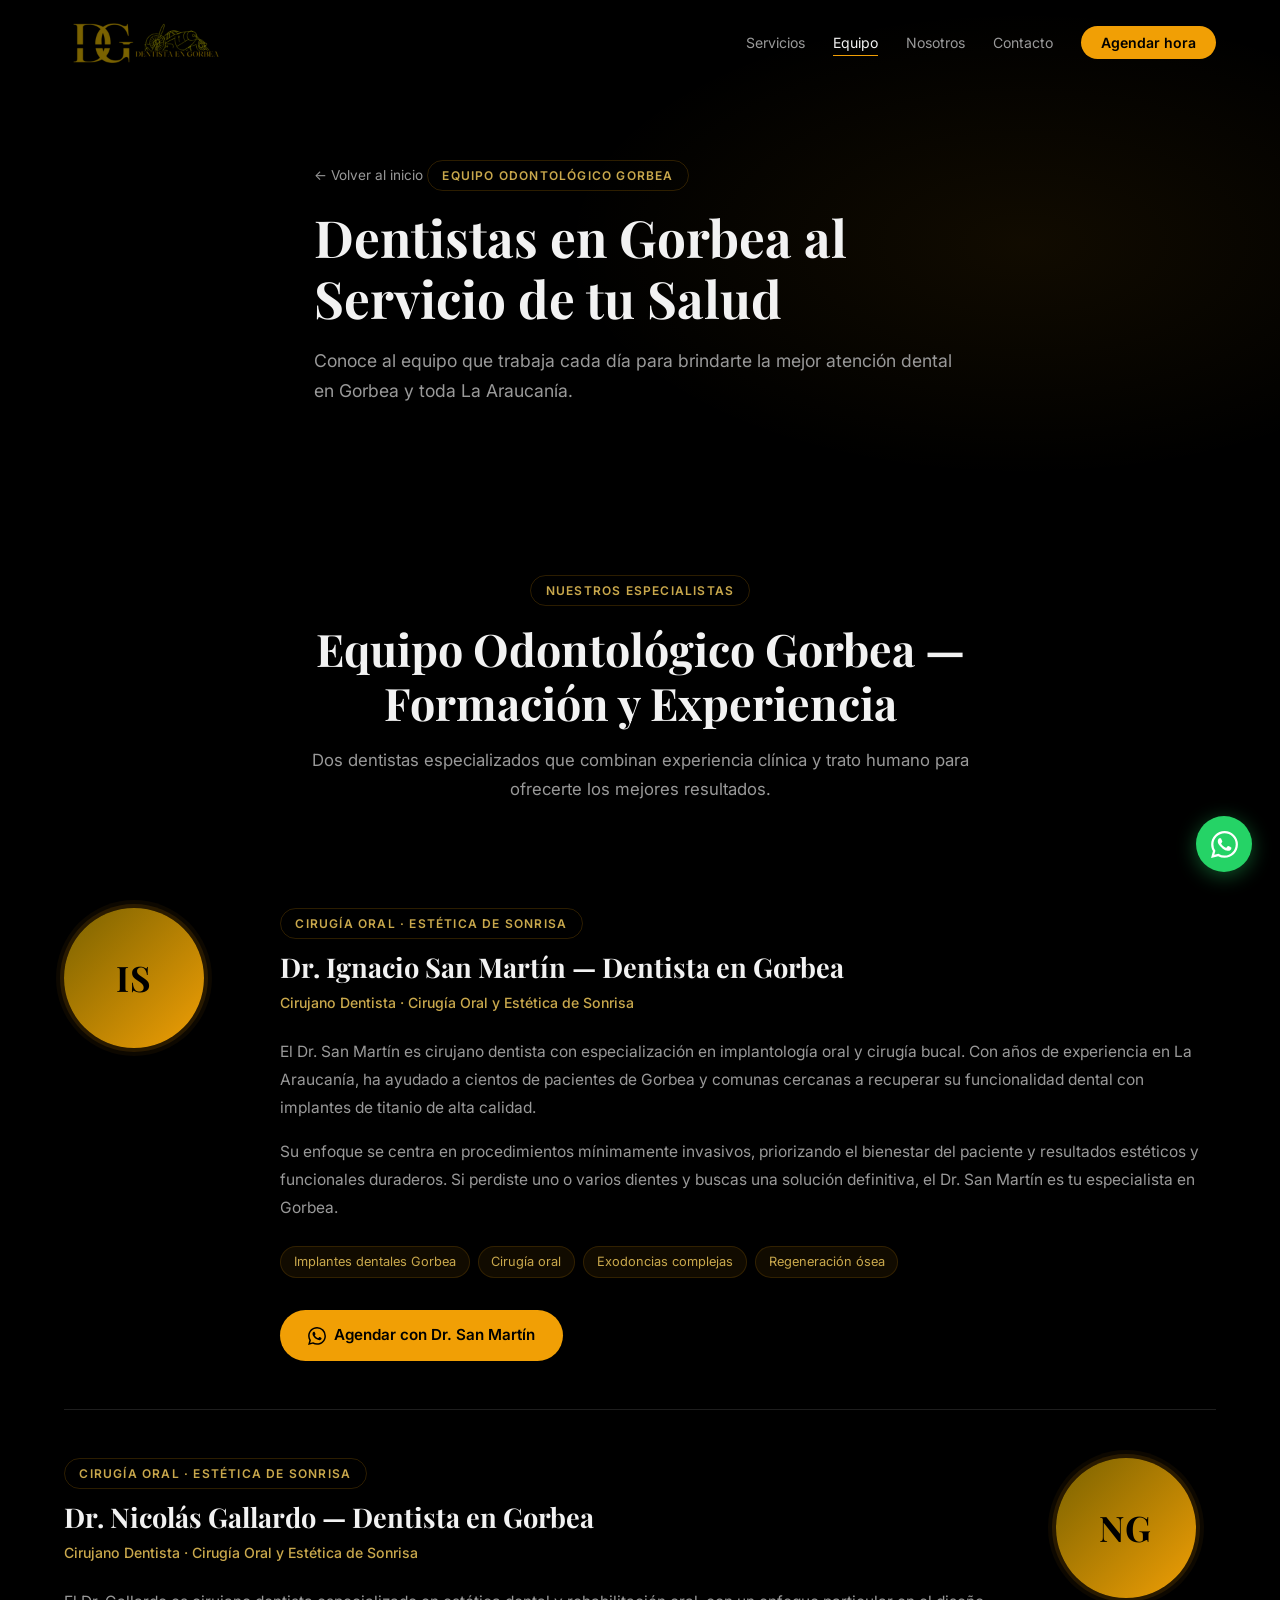
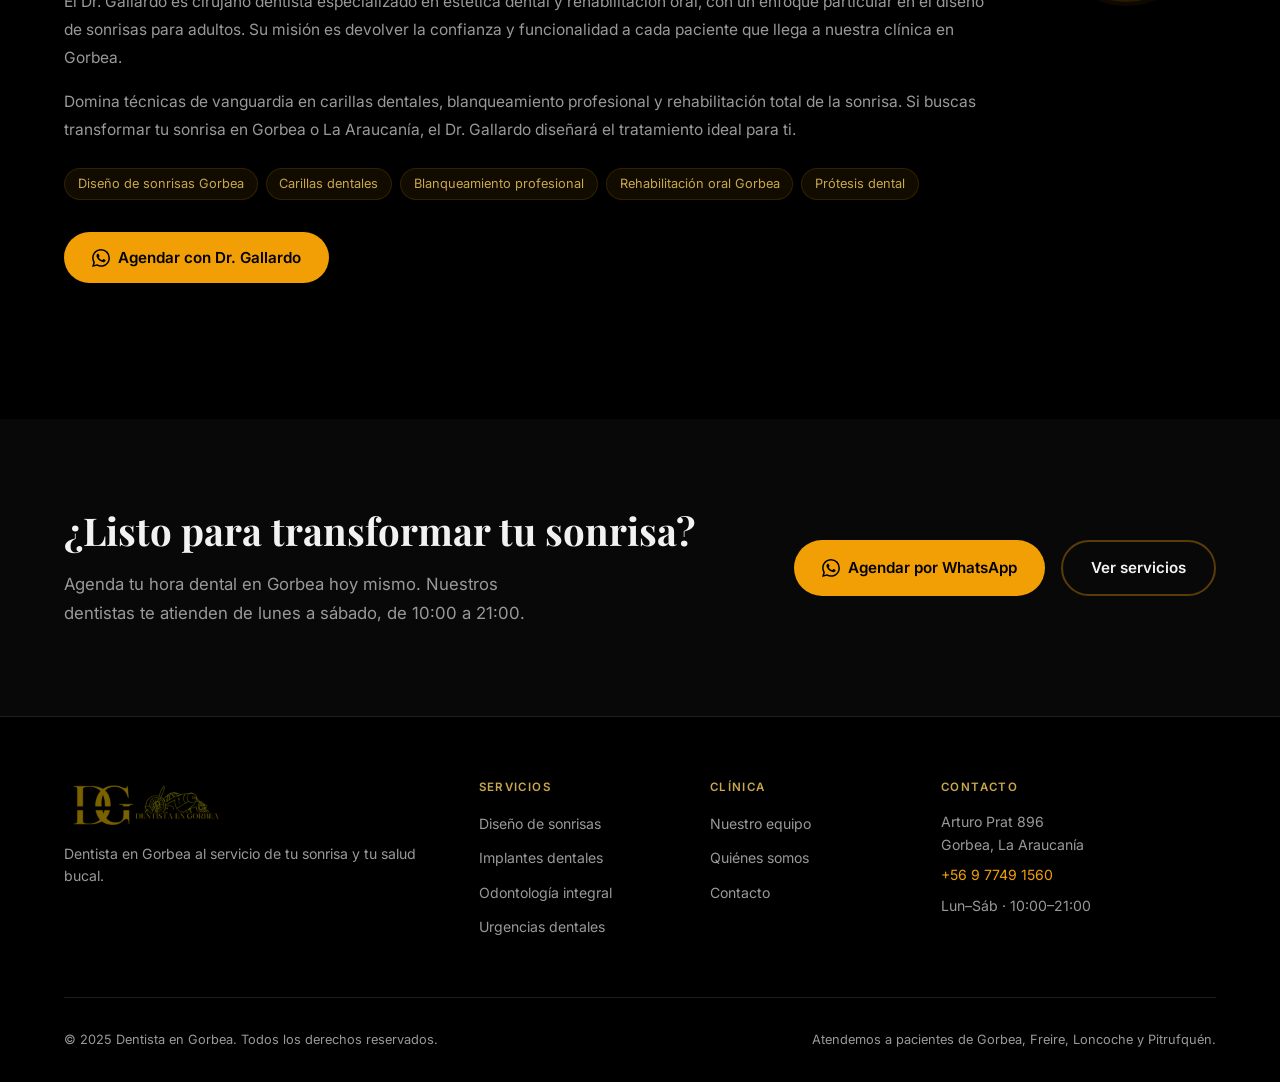
==== equipo.html @ 393e4d5b "Sitio web inicial — Dentista en Gorbea Landing page, página de equipo, estilos, logo e imágenes." ====
<!DOCTYPE html>
<html lang="es">
<head>
  <meta charset="UTF-8">
  <meta name="viewport" content="width=device-width, initial-scale=1.0">
  <title>Equipo Odontológico Gorbea | Dr. San Martín y Dr. Gallardo — Clínica Dental</title>
  <meta name="description" content="Conoce a los dentistas de Gorbea: Dr. Ignacio San Martín (implantología) y Dr. Nicolás Gallardo (diseño de sonrisas). Equipo odontológico certificado en La Araucanía.">
  <meta name="keywords" content="dentistas gorbea, equipo odontológico gorbea, Dr Ignacio San Martín, Dr Nicolás Gallardo, implantología gorbea, diseño sonrisas gorbea">
  <meta name="robots" content="index, follow">
  <link rel="canonical" href="https://dentistagorbea.cl/equipo.html">

  <!-- Open Graph -->
  <meta property="og:title" content="Equipo Odontológico Gorbea | Dr. San Martín y Dr. Gallardo">
  <meta property="og:description" content="Conoce a los dentistas de Gorbea: especialistas en implantología y diseño de sonrisas.">
  <meta property="og:type" content="website">
  <meta property="og:locale" content="es_CL">

  <link rel="preconnect" href="https://fonts.googleapis.com">
  <link rel="preconnect" href="https://fonts.gstatic.com" crossorigin>
  <link href="https://fonts.googleapis.com/css2?family=Playfair+Display:wght@400;600;700&family=Inter:wght@300;400;500;600&display=swap" rel="stylesheet">

  <link rel="stylesheet" href="css/styles.css">
</head>
<body>

  <!-- ═══════════════════════════ HEADER ═══════════════════════════ -->
  <header class="header" id="header">
    <nav class="nav container">
      <a href="index.html" class="nav__logo" aria-label="Dentista en Gorbea — Inicio">
        <img src="img/logo.png" alt="Dentista en Gorbea" class="nav__logo-img">
      </a>

      <ul class="nav__menu" id="navMenu" role="navigation" aria-label="Menú principal">
        <li><a href="index.html#servicios" class="nav__link">Servicios</a></li>
        <li><a href="equipo.html" class="nav__link nav__link--active">Equipo</a></li>
        <li><a href="index.html#nosotros" class="nav__link">Nosotros</a></li>
        <li><a href="index.html#contacto" class="nav__link">Contacto</a></li>
        <li>
          <a href="https://wa.me/56977491560?text=Hola,%20quiero%20agendar%20una%20hora%20dental%20en%20Gorbea" class="nav__cta" target="_blank" rel="noopener noreferrer">
            Agendar hora
          </a>
        </li>
      </ul>

      <button class="nav__toggle" id="navToggle" aria-label="Abrir menú" aria-expanded="false" aria-controls="navMenu">
        <span></span><span></span><span></span>
      </button>
    </nav>
  </header>

  <!-- ═══════════════════════════ PAGE HERO ═══════════════════════════ -->
  <section class="page-hero" aria-label="Equipo">
    <div class="page-hero__bg" aria-hidden="true"></div>
    <div class="container page-hero__content">
      <a href="index.html" class="breadcrumb">← Volver al inicio</a>
      <span class="tag">Equipo odontológico Gorbea</span>
      <h1 class="page-hero__title">Dentistas en Gorbea al Servicio de tu Salud</h1>
      <p class="page-hero__desc">
        Conoce al equipo que trabaja cada día para brindarte la mejor atención dental en Gorbea y toda La Araucanía.
      </p>
    </div>
  </section>

  <!-- ═══════════════════════════ EQUIPO ═══════════════════════════ -->
  <section class="section" id="equipo">
    <div class="container">
      <div class="section__header">
        <span class="tag">Nuestros especialistas</span>
        <h2 class="section__title">Equipo Odontológico Gorbea — Formación y Experiencia</h2>
        <p class="section__desc">Dos dentistas especializados que combinan experiencia clínica y trato humano para ofrecerte los mejores resultados.</p>
      </div>

      <!-- Dr. Ignacio San Martín -->
      <article class="profile reveal" id="dr-san-martin">
        <div class="profile__avatar" aria-hidden="true">IS</div>
        <div class="profile__content">
          <span class="tag">Cirugía Oral · Estética de Sonrisa</span>
          <h3 class="profile__name">Dr. Ignacio San Martín — Dentista en Gorbea</h3>
          <p class="profile__specialty">Cirujano Dentista · Cirugía Oral y Estética de Sonrisa</p>
          <p class="profile__bio">
            El Dr. San Martín es cirujano dentista con especialización en implantología oral y cirugía bucal. Con años de experiencia en La Araucanía, ha ayudado a cientos de pacientes de Gorbea y comunas cercanas a recuperar su funcionalidad dental con implantes de titanio de alta calidad.
          </p>
          <p class="profile__bio">
            Su enfoque se centra en procedimientos mínimamente invasivos, priorizando el bienestar del paciente y resultados estéticos y funcionales duraderos. Si perdiste uno o varios dientes y buscas una solución definitiva, el Dr. San Martín es tu especialista en Gorbea.
          </p>
          <ul class="profile__tags">
            <li>Implantes dentales Gorbea</li>
            <li>Cirugía oral</li>
            <li>Exodoncias complejas</li>
            <li>Regeneración ósea</li>
          </ul>
          <a href="https://wa.me/56977491560?text=Hola,%20quiero%20agendar%20con%20el%20Dr.%20San%20Martín" class="btn btn--primary" target="_blank" rel="noopener noreferrer">
            <svg viewBox="0 0 24 24" aria-hidden="true"><path d="M17.472 14.382c-.297-.149-1.758-.867-2.03-.967-.273-.099-.471-.148-.67.15-.197.297-.767.966-.94 1.164-.173.199-.347.223-.644.075-.297-.15-1.255-.463-2.39-1.475-.883-.788-1.48-1.761-1.653-2.059-.173-.297-.018-.458.13-.606.134-.133.298-.347.446-.52.149-.174.198-.298.298-.497.099-.198.05-.371-.025-.52-.075-.149-.669-1.612-.916-2.207-.242-.579-.487-.5-.669-.51-.173-.008-.371-.01-.57-.01-.198 0-.52.074-.792.372-.272.297-1.04 1.016-1.04 2.479 0 1.462 1.065 2.875 1.213 3.074.149.198 2.096 3.2 5.077 4.487.709.306 1.262.489 1.694.625.712.227 1.36.195 1.871.118.571-.085 1.758-.719 2.006-1.413.248-.694.248-1.289.173-1.413-.074-.124-.272-.198-.57-.347m-5.421 7.403h-.004a9.87 9.87 0 01-5.031-1.378l-.361-.214-3.741.982.998-3.648-.235-.374a9.86 9.86 0 01-1.51-5.26c.001-5.45 4.436-9.884 9.888-9.884 2.64 0 5.122 1.03 6.988 2.898a9.825 9.825 0 012.893 6.994c-.003 5.45-4.437 9.884-9.885 9.884m8.413-18.297A11.815 11.815 0 0012.05 0C5.495 0 .16 5.335.157 11.892c0 2.096.547 4.142 1.588 5.945L.057 24l6.305-1.654a11.882 11.882 0 005.683 1.448h.005c6.554 0 11.89-5.335 11.893-11.893a11.821 11.821 0 00-3.48-8.413z"/></svg>
            Agendar con Dr. San Martín
          </a>
        </div>
      </article>

      <div class="profile-divider" aria-hidden="true"></div>

      <!-- Dr. Nicolás Gallardo -->
      <article class="profile profile--reverse reveal" id="dr-gallardo">
        <div class="profile__avatar" aria-hidden="true">NG</div>
        <div class="profile__content">
          <span class="tag">Cirugía Oral · Estética de Sonrisa</span>
          <h3 class="profile__name">Dr. Nicolás Gallardo — Dentista en Gorbea</h3>
          <p class="profile__specialty">Cirujano Dentista · Cirugía Oral y Estética de Sonrisa</p>
          <p class="profile__bio">
            El Dr. Gallardo es cirujano dentista especializado en estética dental y rehabilitación oral, con un enfoque particular en el diseño de sonrisas para adultos. Su misión es devolver la confianza y funcionalidad a cada paciente que llega a nuestra clínica en Gorbea.
          </p>
          <p class="profile__bio">
            Domina técnicas de vanguardia en carillas dentales, blanqueamiento profesional y rehabilitación total de la sonrisa. Si buscas transformar tu sonrisa en Gorbea o La Araucanía, el Dr. Gallardo diseñará el tratamiento ideal para ti.
          </p>
          <ul class="profile__tags">
            <li>Diseño de sonrisas Gorbea</li>
            <li>Carillas dentales</li>
            <li>Blanqueamiento profesional</li>
            <li>Rehabilitación oral Gorbea</li>
            <li>Prótesis dental</li>
          </ul>
          <a href="https://wa.me/56977491560?text=Hola,%20quiero%20agendar%20con%20el%20Dr.%20Gallardo" class="btn btn--primary" target="_blank" rel="noopener noreferrer">
            <svg viewBox="0 0 24 24" aria-hidden="true"><path d="M17.472 14.382c-.297-.149-1.758-.867-2.03-.967-.273-.099-.471-.148-.67.15-.197.297-.767.966-.94 1.164-.173.199-.347.223-.644.075-.297-.15-1.255-.463-2.39-1.475-.883-.788-1.48-1.761-1.653-2.059-.173-.297-.018-.458.13-.606.134-.133.298-.347.446-.52.149-.174.198-.298.298-.497.099-.198.05-.371-.025-.52-.075-.149-.669-1.612-.916-2.207-.242-.579-.487-.5-.669-.51-.173-.008-.371-.01-.57-.01-.198 0-.52.074-.792.372-.272.297-1.04 1.016-1.04 2.479 0 1.462 1.065 2.875 1.213 3.074.149.198 2.096 3.2 5.077 4.487.709.306 1.262.489 1.694.625.712.227 1.36.195 1.871.118.571-.085 1.758-.719 2.006-1.413.248-.694.248-1.289.173-1.413-.074-.124-.272-.198-.57-.347m-5.421 7.403h-.004a9.87 9.87 0 01-5.031-1.378l-.361-.214-3.741.982.998-3.648-.235-.374a9.86 9.86 0 01-1.51-5.26c.001-5.45 4.436-9.884 9.888-9.884 2.64 0 5.122 1.03 6.988 2.898a9.825 9.825 0 012.893 6.994c-.003 5.45-4.437 9.884-9.885 9.884m8.413-18.297A11.815 11.815 0 0012.05 0C5.495 0 .16 5.335.157 11.892c0 2.096.547 4.142 1.588 5.945L.057 24l6.305-1.654a11.882 11.882 0 005.683 1.448h.005c6.554 0 11.89-5.335 11.893-11.893a11.821 11.821 0 00-3.48-8.413z"/></svg>
            Agendar con Dr. Gallardo
          </a>
        </div>
      </article>
    </div>
  </section>

  <!-- ═══════════════════════════ CTA FINAL ═══════════════════════════ -->
  <section class="section section--alt cta-section">
    <div class="container cta-section__inner">
      <div>
        <h2 class="section__title" style="text-align:left;">¿Listo para transformar tu sonrisa?</h2>
        <p class="section__desc" style="text-align:left; max-width:500px;">Agenda tu hora dental en Gorbea hoy mismo. Nuestros dentistas te atienden de lunes a sábado, de 10:00 a 21:00.</p>
      </div>
      <div class="cta-section__actions">
        <a href="https://wa.me/56977491560?text=Hola,%20quiero%20agendar%20una%20hora%20dental%20en%20Gorbea" class="btn btn--primary" target="_blank" rel="noopener noreferrer">
          <svg viewBox="0 0 24 24" aria-hidden="true"><path d="M17.472 14.382c-.297-.149-1.758-.867-2.03-.967-.273-.099-.471-.148-.67.15-.197.297-.767.966-.94 1.164-.173.199-.347.223-.644.075-.297-.15-1.255-.463-2.39-1.475-.883-.788-1.48-1.761-1.653-2.059-.173-.297-.018-.458.13-.606.134-.133.298-.347.446-.52.149-.174.198-.298.298-.497.099-.198.05-.371-.025-.52-.075-.149-.669-1.612-.916-2.207-.242-.579-.487-.5-.669-.51-.173-.008-.371-.01-.57-.01-.198 0-.52.074-.792.372-.272.297-1.04 1.016-1.04 2.479 0 1.462 1.065 2.875 1.213 3.074.149.198 2.096 3.2 5.077 4.487.709.306 1.262.489 1.694.625.712.227 1.36.195 1.871.118.571-.085 1.758-.719 2.006-1.413.248-.694.248-1.289.173-1.413-.074-.124-.272-.198-.57-.347m-5.421 7.403h-.004a9.87 9.87 0 01-5.031-1.378l-.361-.214-3.741.982.998-3.648-.235-.374a9.86 9.86 0 01-1.51-5.26c.001-5.45 4.436-9.884 9.888-9.884 2.64 0 5.122 1.03 6.988 2.898a9.825 9.825 0 012.893 6.994c-.003 5.45-4.437 9.884-9.885 9.884m8.413-18.297A11.815 11.815 0 0012.05 0C5.495 0 .16 5.335.157 11.892c0 2.096.547 4.142 1.588 5.945L.057 24l6.305-1.654a11.882 11.882 0 005.683 1.448h.005c6.554 0 11.89-5.335 11.893-11.893a11.821 11.821 0 00-3.48-8.413z"/></svg>
          Agendar por WhatsApp
        </a>
        <a href="index.html#servicios" class="btn btn--outline">Ver servicios</a>
      </div>
    </div>
  </section>

  <!-- ═══════════════════════════ FOOTER ═══════════════════════════ -->
  <footer class="footer">
    <div class="container">
      <div class="footer__grid">
        <div class="footer__brand">
          <a href="index.html" class="nav__logo" aria-label="Dentista en Gorbea — Inicio">
            <img src="img/logo.png" alt="Dentista en Gorbea" class="nav__logo-img">
          </a>
          <p class="footer__tagline">Dentista en Gorbea al servicio de tu sonrisa y tu salud bucal.</p>
        </div>

        <div class="footer__col">
          <h4 class="footer__heading">Servicios</h4>
          <ul class="footer__links">
            <li><a href="index.html#servicios">Diseño de sonrisas</a></li>
            <li><a href="index.html#servicios">Implantes dentales</a></li>
            <li><a href="index.html#servicios">Odontología integral</a></li>
            <li><a href="index.html#servicios">Urgencias dentales</a></li>
          </ul>
        </div>

        <div class="footer__col">
          <h4 class="footer__heading">Clínica</h4>
          <ul class="footer__links">
            <li><a href="equipo.html">Nuestro equipo</a></li>
            <li><a href="index.html#nosotros">Quiénes somos</a></li>
            <li><a href="index.html#contacto">Contacto</a></li>
          </ul>
        </div>

        <div class="footer__col">
          <h4 class="footer__heading">Contacto</h4>
          <address class="footer__address">
            <p>Arturo Prat 896<br>Gorbea, La Araucanía</p>
            <p><a href="https://wa.me/56977491560" target="_blank" rel="noopener noreferrer">+56 9 7749 1560</a></p>
            <p>Lun–Sáb · 10:00–21:00</p>
          </address>
        </div>
      </div>

      <div class="footer__bottom">
        <p>&copy; 2025 Dentista en Gorbea. Todos los derechos reservados.</p>
        <p>Atendemos a pacientes de Gorbea, Freire, Loncoche y Pitrufquén.</p>
      </div>
    </div>
  </footer>

  <!-- Botón flotante WhatsApp -->
  <a href="https://wa.me/56977491560?text=Hola,%20quiero%20agendar%20una%20hora%20dental" class="wa-float" target="_blank" rel="noopener noreferrer" aria-label="Contactar por WhatsApp">
    <svg viewBox="0 0 24 24" aria-hidden="true"><path d="M17.472 14.382c-.297-.149-1.758-.867-2.03-.967-.273-.099-.471-.148-.67.15-.197.297-.767.966-.94 1.164-.173.199-.347.223-.644.075-.297-.15-1.255-.463-2.39-1.475-.883-.788-1.48-1.761-1.653-2.059-.173-.297-.018-.458.13-.606.134-.133.298-.347.446-.52.149-.174.198-.298.298-.497.099-.198.05-.371-.025-.52-.075-.149-.669-1.612-.916-2.207-.242-.579-.487-.5-.669-.51-.173-.008-.371-.01-.57-.01-.198 0-.52.074-.792.372-.272.297-1.04 1.016-1.04 2.479 0 1.462 1.065 2.875 1.213 3.074.149.198 2.096 3.2 5.077 4.487.709.306 1.262.489 1.694.625.712.227 1.36.195 1.871.118.571-.085 1.758-.719 2.006-1.413.248-.694.248-1.289.173-1.413-.074-.124-.272-.198-.57-.347m-5.421 7.403h-.004a9.87 9.87 0 01-5.031-1.378l-.361-.214-3.741.982.998-3.648-.235-.374a9.86 9.86 0 01-1.51-5.26c.001-5.45 4.436-9.884 9.888-9.884 2.64 0 5.122 1.03 6.988 2.898a9.825 9.825 0 012.893 6.994c-.003 5.45-4.437 9.884-9.885 9.884m8.413-18.297A11.815 11.815 0 0012.05 0C5.495 0 .16 5.335.157 11.892c0 2.096.547 4.142 1.588 5.945L.057 24l6.305-1.654a11.882 11.882 0 005.683 1.448h.005c6.554 0 11.89-5.335 11.893-11.893a11.821 11.821 0 00-3.48-8.413z"/></svg>
  </a>

  <script src="js/main.js"></script>
</body>
</html>
---- css/styles.css ----
/* ═══════════════════════════════════════════════════════════
   CLÍNICA DENTAL GORBEA — Styles
   Palette: Black (#000) · Gold (#f19f05) · Mid-gold (#c9a84c) · Logo-gold (#7a6200)
   ═══════════════════════════════════════════════════════════ */

/* ─── Variables ─── */
:root {
  --bg:           #000000;
  --bg-section:   #080808;
  --bg-card:      #111111;
  --bg-card-h:    #161616;
  --accent:       #f19f05;
  --accent-logo:  #7a6200;
  --accent-mid:   #c9a84c;
  --text:         #f2f2f2;
  --text-muted:   #999999;
  --border:       rgba(241, 159, 5, 0.18);
  --border-solid: #1e1e1e;
  --radius:       12px;
  --radius-lg:    22px;
  --shadow:       0 4px 24px rgba(241, 159, 5, 0.08);
  --shadow-h:     0 8px 48px rgba(241, 159, 5, 0.18);
  --font-d:       'Playfair Display', Georgia, serif;
  --font-b:       'Inter', system-ui, -apple-system, sans-serif;
  --ease:         0.3s ease;
  --max-w:        1200px;
}

/* ─── Reset ─── */
*, *::before, *::after { box-sizing: border-box; margin: 0; padding: 0; }
html { scroll-behavior: smooth; scroll-padding-top: 80px; }
body { background: var(--bg); color: var(--text); font-family: var(--font-b); line-height: 1.6; -webkit-font-smoothing: antialiased; }
img { max-width: 100%; display: block; }
a { text-decoration: none; color: inherit; }
ul, ol { list-style: none; }
address { font-style: normal; }

/* ─── Container ─── */
.container { max-width: var(--max-w); margin: 0 auto; padding: 0 1.5rem; }

/* ─── Typography ─── */
h1, h2, h3, h4 { font-family: var(--font-d); line-height: 1.2; font-weight: 700; }
h1 { font-size: clamp(2.2rem, 5vw, 3.8rem); }
h2 { font-size: clamp(1.8rem, 3.5vw, 2.8rem); }
h3 { font-size: clamp(1.1rem, 2vw, 1.4rem); }

/* ─── Tag chip ─── */
.tag {
  display: inline-block;
  padding: 0.3rem 0.9rem;
  border: 1px solid var(--border);
  border-radius: 50px;
  font-size: 0.75rem;
  font-weight: 600;
  letter-spacing: 0.1em;
  text-transform: uppercase;
  color: var(--accent-mid);
  margin-bottom: 1rem;
}

/* ─── Buttons ─── */
.btn {
  display: inline-flex;
  align-items: center;
  justify-content: center;
  gap: 0.5rem;
  padding: 0.85rem 1.75rem;
  border-radius: 50px;
  font-family: var(--font-b);
  font-weight: 600;
  font-size: 0.95rem;
  cursor: pointer;
  border: none;
  transition: var(--ease);
  white-space: nowrap;
}
.btn svg { width: 18px; height: 18px; fill: currentColor; flex-shrink: 0; }
.btn--primary  { background: var(--accent); color: #000; }
.btn--primary:hover  { background: #d48f04; transform: translateY(-2px); box-shadow: 0 8px 28px rgba(241,159,5,0.3); }
.btn--outline  { background: transparent; color: var(--text); border: 2px solid rgba(241,159,5,0.35); }
.btn--outline:hover  { border-color: var(--accent); color: var(--accent); transform: translateY(-2px); }
.btn--full { width: 100%; }

/* ════════════════════════════════════
   HEADER
════════════════════════════════════ */
.header {
  position: fixed; top: 0; left: 0; right: 0;
  z-index: 100;
  padding: 1.2rem 0;
  transition: background var(--ease), padding var(--ease), border var(--ease);
}
.header.scrolled {
  background: rgba(0, 0, 0, 0.94);
  backdrop-filter: blur(14px);
  -webkit-backdrop-filter: blur(14px);
  padding: 0.7rem 0;
  border-bottom: 1px solid var(--border-solid);
}
.nav {
  display: flex;
  align-items: center;
  justify-content: space-between;
  gap: 2rem;
}
.nav__logo {
  display: flex;
  align-items: center;
  gap: 0.55rem;
  flex-shrink: 0;
}
.nav__logo-img {
  height: 48px;
  width: auto;
  max-width: 200px;
  object-fit: contain;
  display: block;
  transition: height var(--ease);
}
.header.scrolled .nav__logo-img { height: 38px; }
.nav__menu {
  display: flex;
  align-items: center;
  gap: 1.75rem;
}
.nav__link {
  font-size: 0.88rem;
  color: var(--text-muted);
  transition: color var(--ease);
  position: relative;
  padding-bottom: 2px;
}
.nav__link::after {
  content: '';
  position: absolute; bottom: -3px; left: 0;
  width: 0; height: 1.5px;
  background: var(--accent);
  transition: width var(--ease);
}
.nav__link:hover, .nav__link--active { color: var(--text); }
.nav__link:hover::after, .nav__link--active::after { width: 100%; }
.nav__cta {
  padding: 0.5rem 1.25rem;
  border-radius: 50px;
  background: var(--accent);
  color: #000;
  font-size: 0.88rem;
  font-weight: 600;
  transition: var(--ease);
}
.nav__cta:hover { background: #d48f04; transform: translateY(-1px); }
.nav__toggle {
  display: none;
  flex-direction: column;
  gap: 5px;
  background: none; border: none;
  cursor: pointer; padding: 4px; z-index: 101;
}
.nav__toggle span {
  display: block;
  width: 24px; height: 2px;
  background: var(--text);
  transition: var(--ease);
  transform-origin: center;
}
.nav__toggle.is-active span:nth-child(1) { transform: translateY(7px) rotate(45deg); }
.nav__toggle.is-active span:nth-child(2) { opacity: 0; transform: scaleX(0); }
.nav__toggle.is-active span:nth-child(3) { transform: translateY(-7px) rotate(-45deg); }

/* ════════════════════════════════════
   HERO
════════════════════════════════════ */
.hero {
  min-height: 100vh;
  display: flex;
  align-items: center;
  position: relative;
  overflow: hidden;
  padding: 7rem 0 5rem;
  background-image:
    linear-gradient(to right, rgba(0,0,0,0.88) 0%, rgba(0,0,0,0.65) 55%, rgba(0,0,0,0.45) 100%),
    url('../img/clinica-exterior.png');
  background-size: cover;
  background-position: center;
}
.hero__bg {
  position: absolute; inset: 0;
  background:
    radial-gradient(ellipse 60% 60% at 85% 30%, rgba(241,159,5,0.07) 0%, transparent 60%);
  pointer-events: none;
}
.hero__deco {
  position: absolute;
  top: 15%;
  right: -8%;
  width: 55vw; max-width: 700px;
  aspect-ratio: 1;
  border-radius: 50%;
  border: 1px solid rgba(241,159,5,0.07);
  pointer-events: none;
}
.hero__deco::before {
  content: '';
  position: absolute; inset: 12%;
  border-radius: 50%;
  border: 1px solid rgba(241,159,5,0.05);
}
.hero__content {
  position: relative; z-index: 1;
  max-width: 780px;
}
.hero__title {
  color: var(--text);
  margin-bottom: 1.4rem;
}
.hero__title em {
  font-style: normal;
  color: var(--accent);
}
.hero__subtitle {
  font-size: clamp(1rem, 1.8vw, 1.18rem);
  color: var(--text-muted);
  max-width: 600px;
  line-height: 1.75;
  margin-bottom: 2.5rem;
}
.hero__actions {
  display: flex;
  flex-wrap: wrap;
  gap: 1rem;
  margin-bottom: 3rem;
}
.hero__stats {
  display: flex;
  flex-wrap: wrap;
  gap: 2.5rem;
  padding-top: 2rem;
  border-top: 1px solid var(--border-solid);
}
.hero__stat strong {
  display: block;
  font-size: 1.2rem;
  font-family: var(--font-d);
  color: var(--accent);
  margin-bottom: 0.15rem;
}
.hero__stat span {
  font-size: 0.78rem;
  color: var(--text-muted);
  text-transform: uppercase;
  letter-spacing: 0.06em;
}
.hero__scroll {
  position: absolute;
  bottom: 2rem; left: 50%;
  transform: translateX(-50%);
  display: flex;
  flex-direction: column;
  align-items: center;
  gap: 0.5rem;
  color: var(--text-muted);
  font-size: 0.7rem;
  letter-spacing: 0.12em;
  text-transform: uppercase;
  animation: pulse-down 2s ease-in-out infinite;
}
.hero__scroll-line {
  width: 1px; height: 36px;
  background: linear-gradient(to bottom, var(--accent-mid), transparent);
}
@keyframes pulse-down {
  0%, 100% { transform: translateX(-50%) translateY(0); opacity: 0.7; }
  50% { transform: translateX(-50%) translateY(7px); opacity: 1; }
}

/* ════════════════════════════════════
   PAGE HERO (equipo.html)
════════════════════════════════════ */
.page-hero {
  padding: 10rem 0 5rem;
  position: relative;
  overflow: hidden;
}
.page-hero__bg {
  position: absolute; inset: 0;
  background: radial-gradient(ellipse 60% 80% at 80% 50%, rgba(241,159,5,0.07) 0%, transparent 60%);
  pointer-events: none;
}
.page-hero__content { position: relative; z-index: 1; max-width: 700px; }
.breadcrumb {
  display: inline-block;
  font-size: 0.85rem;
  color: var(--text-muted);
  margin-bottom: 1.25rem;
  transition: color var(--ease);
}
.breadcrumb:hover { color: var(--accent-mid); }
.page-hero__title {
  font-size: clamp(2rem, 4.5vw, 3.2rem);
  color: var(--text);
  margin-bottom: 1rem;
}
.page-hero__desc {
  font-size: 1.1rem;
  color: var(--text-muted);
  line-height: 1.75;
}

/* ════════════════════════════════════
   SECTIONS
════════════════════════════════════ */
.section { padding: 5.5rem 0; }
.section--alt { background: var(--bg-section); }
.section__header {
  text-align: center;
  max-width: 680px;
  margin: 0 auto 3.5rem;
}
.section__header .tag { margin-bottom: 1rem; }
.section__title { color: var(--text); margin-bottom: 1rem; }
.section__desc { color: var(--text-muted); font-size: 1.05rem; line-height: 1.75; }

/* ════════════════════════════════════
   SERVICES GRID
════════════════════════════════════ */
.services-grid {
  display: grid;
  grid-template-columns: repeat(3, 1fr);
  gap: 1.5rem;
  margin-bottom: 2rem;
}
.service-card {
  background: var(--bg-card);
  border: 1px solid var(--border-solid);
  border-radius: var(--radius-lg);
  padding: 2rem;
  position: relative;
  transition: transform var(--ease), box-shadow var(--ease), border-color var(--ease);
  overflow: hidden;
}
.service-card::after {
  content: '';
  position: absolute; top: 0; left: 0; right: 0;
  height: 2px;
  background: linear-gradient(90deg, var(--accent-logo), var(--accent));
  opacity: 0;
  transition: opacity var(--ease);
}
.service-card:hover {
  transform: translateY(-5px);
  box-shadow: var(--shadow-h);
  border-color: rgba(241,159,5,0.15);
}
.service-card:hover::after { opacity: 1; }
.service-card--featured {
  border-color: rgba(241,159,5,0.2);
}
.service-card--featured::after { opacity: 1; }
.service-card__badge {
  position: absolute; top: 1.25rem; right: 1.25rem;
  padding: 0.22rem 0.65rem;
  background: rgba(241,159,5,0.12);
  border: 1px solid rgba(241,159,5,0.25);
  border-radius: 50px;
  font-size: 0.7rem; font-weight: 600;
  color: var(--accent);
  letter-spacing: 0.04em;
}
.service-card__icon {
  width: 50px; height: 50px;
  background: rgba(241,159,5,0.08);
  border-radius: 13px;
  display: flex; align-items: center; justify-content: center;
  margin-bottom: 1.25rem;
  color: var(--accent);
  transition: background var(--ease);
}
.service-card:hover .service-card__icon { background: rgba(241,159,5,0.14); }
.service-card__icon svg { width: 24px; height: 24px; }
.service-card__title { color: var(--text); margin-bottom: 0.75rem; font-size: 1.12rem; }
.service-card__desc {
  color: var(--text-muted);
  font-size: 0.9rem;
  line-height: 1.7;
  margin-bottom: 1.5rem;
}
.service-card__link {
  color: var(--accent);
  font-size: 0.88rem; font-weight: 600;
  transition: color var(--ease);
}
.service-card__link:hover { color: var(--accent-mid); }

/* Extra services */
.extra-services {
  background: var(--bg-card);
  border: 1px solid var(--border-solid);
  border-radius: var(--radius-lg);
  padding: 1.75rem 2rem;
}
.extra-services__label {
  font-size: 0.75rem; font-weight: 600;
  text-transform: uppercase; letter-spacing: 0.1em;
  color: var(--text-muted);
  margin-bottom: 1rem;
}
.extra-services__list {
  display: flex;
  flex-wrap: wrap;
  gap: 0.55rem;
}
.extra-services__list li {
  padding: 0.35rem 0.85rem;
  border: 1px solid var(--border-solid);
  border-radius: 50px;
  font-size: 0.82rem;
  color: var(--text-muted);
  background: rgba(255,255,255,0.02);
  transition: var(--ease);
  cursor: default;
}
.extra-services__list li:hover { border-color: rgba(241,159,5,0.2); color: var(--accent-mid); }

/* ════════════════════════════════════
   BENEFITS
════════════════════════════════════ */
.benefits-grid {
  display: grid;
  grid-template-columns: repeat(4, 1fr);
  gap: 1.5rem;
}
.benefit {
  text-align: center;
  padding: 2rem 1.25rem;
  border-radius: var(--radius-lg);
  border: 1px solid transparent;
  transition: var(--ease);
}
.benefit:hover { border-color: var(--border-solid); background: rgba(255,255,255,0.015); }
.benefit__icon {
  width: 54px; height: 54px;
  background: rgba(241,159,5,0.08);
  border: 1px solid var(--border);
  border-radius: 50%;
  display: flex; align-items: center; justify-content: center;
  margin: 0 auto 1.25rem;
  color: var(--accent);
  transition: var(--ease);
}
.benefit__icon svg { width: 22px; height: 22px; }
.benefit:hover .benefit__icon { background: rgba(241,159,5,0.14); transform: scale(1.06); }
.benefit__title { font-size: 1.05rem; color: var(--text); margin-bottom: 0.6rem; font-family: var(--font-d); }
.benefit__desc { font-size: 0.88rem; color: var(--text-muted); line-height: 1.7; }

/* ════════════════════════════════════
   ABOUT / NOSOTROS
════════════════════════════════════ */
.about-layout {
  display: grid;
  grid-template-columns: 1fr 1fr;
  gap: 5rem;
  align-items: center;
}
.about__content .tag { display: block; }
.about__content .section__title { text-align: left; margin-bottom: 1.25rem; }
.about__text { color: var(--text-muted); line-height: 1.8; margin-bottom: 1.1rem; }
.about__content .btn { margin-top: 0.5rem; }
.about__doctors { display: flex; flex-direction: column; gap: 1rem; }
.about__founders-img {
  width: 100%;
  border-radius: 10px;
  object-fit: cover;
  border: 1px solid var(--border);
}
.doctor-card {
  display: flex;
  align-items: center;
  gap: 1rem;
  background: var(--bg-card);
  border: 1px solid var(--border-solid);
  border-radius: var(--radius);
  padding: 1.2rem 1.4rem;
  transition: var(--ease);
}
.doctor-card:hover {
  border-color: rgba(241,159,5,0.2);
  transform: translateX(5px);
  box-shadow: var(--shadow);
}
.doctor-card__avatar {
  width: 50px; height: 50px;
  border-radius: 50%;
  background: linear-gradient(135deg, var(--accent-logo), var(--accent));
  display: flex; align-items: center; justify-content: center;
  font-family: var(--font-d);
  font-size: 0.95rem; font-weight: 700;
  color: #000;
  flex-shrink: 0;
  letter-spacing: 0.02em;
}
.doctor-card__info { flex: 1; min-width: 0; }
.doctor-card__name { font-size: 0.97rem; color: var(--text); margin-bottom: 0.15rem; font-family: var(--font-d); }
.doctor-card__specialty { font-size: 0.78rem; color: var(--accent-mid); }
.doctor-card__arrow { width: 16px; height: 16px; color: var(--text-muted); flex-shrink: 0; transition: var(--ease); }
.doctor-card:hover .doctor-card__arrow { color: var(--accent); transform: translateX(3px); }

/* ════════════════════════════════════
   CONTACT
════════════════════════════════════ */
.contact-grid {
  display: grid;
  grid-template-columns: 1fr 1.1fr;
  gap: 3rem;
  align-items: start;
}
.contact-info { display: flex; flex-direction: column; gap: 1.4rem; }
.contact-item {
  display: flex;
  gap: 1rem;
  align-items: flex-start;
}
.contact-item__icon {
  width: 42px; height: 42px;
  background: rgba(241,159,5,0.07);
  border: 1px solid var(--border);
  border-radius: 10px;
  display: flex; align-items: center; justify-content: center;
  color: var(--accent);
  flex-shrink: 0;
}
.contact-item__icon svg { width: 17px; height: 17px; }
.contact-item strong {
  display: block;
  font-size: 0.75rem;
  text-transform: uppercase;
  letter-spacing: 0.08em;
  color: var(--accent-mid);
  margin-bottom: 0.35rem;
  font-family: var(--font-b);
  font-weight: 600;
}
.contact-item p { font-size: 0.93rem; color: var(--text-muted); line-height: 1.55; }
.contact-item a { color: var(--accent); transition: color var(--ease); }
.contact-item a:hover { color: var(--accent-mid); }
.contact-info .btn { margin-top: 0.25rem; }

/* Map */
.contact-map { display: flex; flex-direction: column; gap: 0.75rem; }
.contact-map iframe {
  width: 100%; height: 360px;
  border-radius: var(--radius-lg);
  border: 1px solid var(--border-solid);
  filter: grayscale(50%) brightness(0.85) contrast(1.05);
}
.map-link {
  display: inline-flex;
  align-items: center;
  gap: 0.4rem;
  font-size: 0.85rem;
  color: var(--text-muted);
  transition: color var(--ease);
  align-self: flex-start;
}
.map-link svg { width: 14px; height: 14px; }
.map-link:hover { color: var(--accent-mid); }

/* ════════════════════════════════════
   TEAM PROFILES (equipo.html)
════════════════════════════════════ */
.profile {
  display: grid;
  grid-template-columns: 160px 1fr;
  gap: 3.5rem;
  align-items: start;
  padding: 3rem 0;
}
.profile--reverse { grid-template-columns: 1fr 160px; }
.profile--reverse .profile__content { order: -1; }
.profile__avatar {
  width: 140px; height: 140px;
  border-radius: 50%;
  background: linear-gradient(135deg, var(--accent-logo) 0%, var(--accent) 100%);
  display: flex; align-items: center; justify-content: center;
  font-family: var(--font-d);
  font-size: 2.2rem; font-weight: 700;
  color: #000;
  letter-spacing: 0.03em;
  flex-shrink: 0;
  box-shadow: 0 0 0 4px rgba(241,159,5,0.12), 0 0 0 8px rgba(241,159,5,0.05);
}
.profile .tag { margin-bottom: 0.75rem; }
.profile__name { color: var(--text); margin-bottom: 0.5rem; font-size: clamp(1.3rem, 2.5vw, 1.7rem); }
.profile__specialty {
  font-size: 0.88rem;
  color: var(--accent-mid);
  display: block;
  margin-bottom: 1.5rem;
  font-weight: 500;
}
.profile__bio { color: var(--text-muted); line-height: 1.8; margin-bottom: 1rem; font-size: 0.97rem; }
.profile__tags {
  display: flex; flex-wrap: wrap; gap: 0.5rem;
  margin: 1.5rem 0 2rem;
}
.profile__tags li {
  padding: 0.3rem 0.8rem;
  background: rgba(241,159,5,0.07);
  border: 1px solid rgba(241,159,5,0.15);
  border-radius: 50px;
  font-size: 0.8rem;
  color: var(--accent-mid);
}
.profile-divider {
  height: 1px;
  background: var(--border-solid);
  margin: 0;
}

/* CTA section */
.cta-section__inner {
  display: flex;
  align-items: center;
  justify-content: space-between;
  gap: 3rem;
  flex-wrap: wrap;
}
.cta-section__inner .section__title { font-size: clamp(1.6rem, 3vw, 2.4rem); }
.cta-section__actions {
  display: flex;
  gap: 1rem;
  flex-shrink: 0;
  flex-wrap: wrap;
}

/* ════════════════════════════════════
   FOOTER
════════════════════════════════════ */
.footer {
  background: #000;
  border-top: 1px solid var(--border-solid);
  padding: 4rem 0 2rem;
}
.footer__grid {
  display: grid;
  grid-template-columns: 2fr 1fr 1fr 1.5fr;
  gap: 3rem;
  padding-bottom: 3rem;
  margin-bottom: 2rem;
  border-bottom: 1px solid var(--border-solid);
}
.footer__tagline { font-size: 0.88rem; color: var(--text-muted); margin-top: 0.85rem; line-height: 1.6; }
.footer__heading {
  font-family: var(--font-b);
  font-size: 0.72rem; font-weight: 600;
  text-transform: uppercase; letter-spacing: 0.12em;
  color: var(--accent-mid);
  margin-bottom: 1rem;
}
.footer__links li { margin-bottom: 0.55rem; }
.footer__links a { font-size: 0.88rem; color: var(--text-muted); transition: color var(--ease); }
.footer__links a:hover { color: var(--accent-mid); }
.footer__address p { font-size: 0.88rem; color: var(--text-muted); line-height: 1.6; margin-bottom: 0.5rem; }
.footer__address a { color: var(--accent); transition: color var(--ease); }
.footer__address a:hover { color: var(--accent-mid); }
.footer__bottom {
  display: flex;
  justify-content: space-between;
  flex-wrap: wrap;
  gap: 0.75rem;
}
.footer__bottom p { font-size: 0.8rem; color: var(--text-muted); }

/* ════════════════════════════════════
   WHATSAPP FLOAT
════════════════════════════════════ */
.wa-float {
  position: fixed;
  bottom: 1.75rem; right: 1.75rem;
  z-index: 200;
  width: 56px; height: 56px;
  border-radius: 50%;
  background: #25D366;
  display: flex; align-items: center; justify-content: center;
  box-shadow: 0 4px 20px rgba(37, 211, 102, 0.4);
  transition: transform var(--ease), box-shadow var(--ease);
}
.wa-float:hover { transform: scale(1.1); box-shadow: 0 6px 30px rgba(37, 211, 102, 0.55); }
.wa-float svg { width: 27px; height: 27px; fill: #fff; }

/* ════════════════════════════════════
   REVEAL ANIMATIONS
════════════════════════════════════ */
@media (prefers-reduced-motion: no-preference) {
  .reveal {
    opacity: 0;
    transform: translateY(22px);
    transition: opacity 0.55s ease, transform 0.55s ease;
  }
  .reveal.visible {
    opacity: 1;
    transform: translateY(0);
  }
  .reveal:nth-child(2) { transition-delay: 0.1s; }
  .reveal:nth-child(3) { transition-delay: 0.2s; }
  .reveal:nth-child(4) { transition-delay: 0.3s; }
}

/* ════════════════════════════════════
   RESPONSIVE
════════════════════════════════════ */
@media (max-width: 1024px) {
  .benefits-grid { grid-template-columns: 1fr 1fr; }
  .about-layout { grid-template-columns: 1fr; gap: 3rem; }
  .footer__grid { grid-template-columns: 1fr 1fr; gap: 2rem; }
  .profile { grid-template-columns: 120px 1fr; gap: 2.5rem; }
  .profile--reverse { grid-template-columns: 1fr 120px; }
  .profile__avatar { width: 110px; height: 110px; font-size: 1.8rem; }
}

@media (max-width: 768px) {
  .nav__menu {
    position: fixed;
    inset: 0;
    background: rgba(0,0,0,0.97);
    flex-direction: column;
    justify-content: center;
    align-items: center;
    gap: 2rem;
    opacity: 0;
    pointer-events: none;
    transition: opacity var(--ease);
    z-index: 99;
  }
  .nav__menu.is-open { opacity: 1; pointer-events: auto; }
  .nav__link { font-size: 1.25rem; }
  .nav__cta { font-size: 1rem; padding: 0.75rem 2rem; }
  .nav__toggle { display: flex; }

  .hero { min-height: auto; padding: 8rem 0 5rem; }
  .hero__stats { gap: 1.5rem; }

  .services-grid { grid-template-columns: 1fr; }
  .benefits-grid { grid-template-columns: 1fr 1fr; gap: 1rem; }

  .contact-grid { grid-template-columns: 1fr; }

  .footer__grid { grid-template-columns: 1fr 1fr; }
  .footer__bottom { flex-direction: column; }

  .profile { grid-template-columns: 1fr; gap: 2rem; }
  .profile--reverse { grid-template-columns: 1fr; }
  .profile--reverse .profile__content { order: 0; }
  .profile__avatar { width: 100px; height: 100px; font-size: 1.5rem; }

  .cta-section__inner { flex-direction: column; gap: 2rem; }
  .cta-section__inner .section__title,
  .cta-section__inner .section__desc { text-align: center !important; }
}

@media (max-width: 540px) {
  .hero__actions { flex-direction: column; }
  .benefits-grid { grid-template-columns: 1fr; }
  .footer__grid { grid-template-columns: 1fr; }
  .btn { font-size: 0.9rem; padding: 0.8rem 1.4rem; }
}
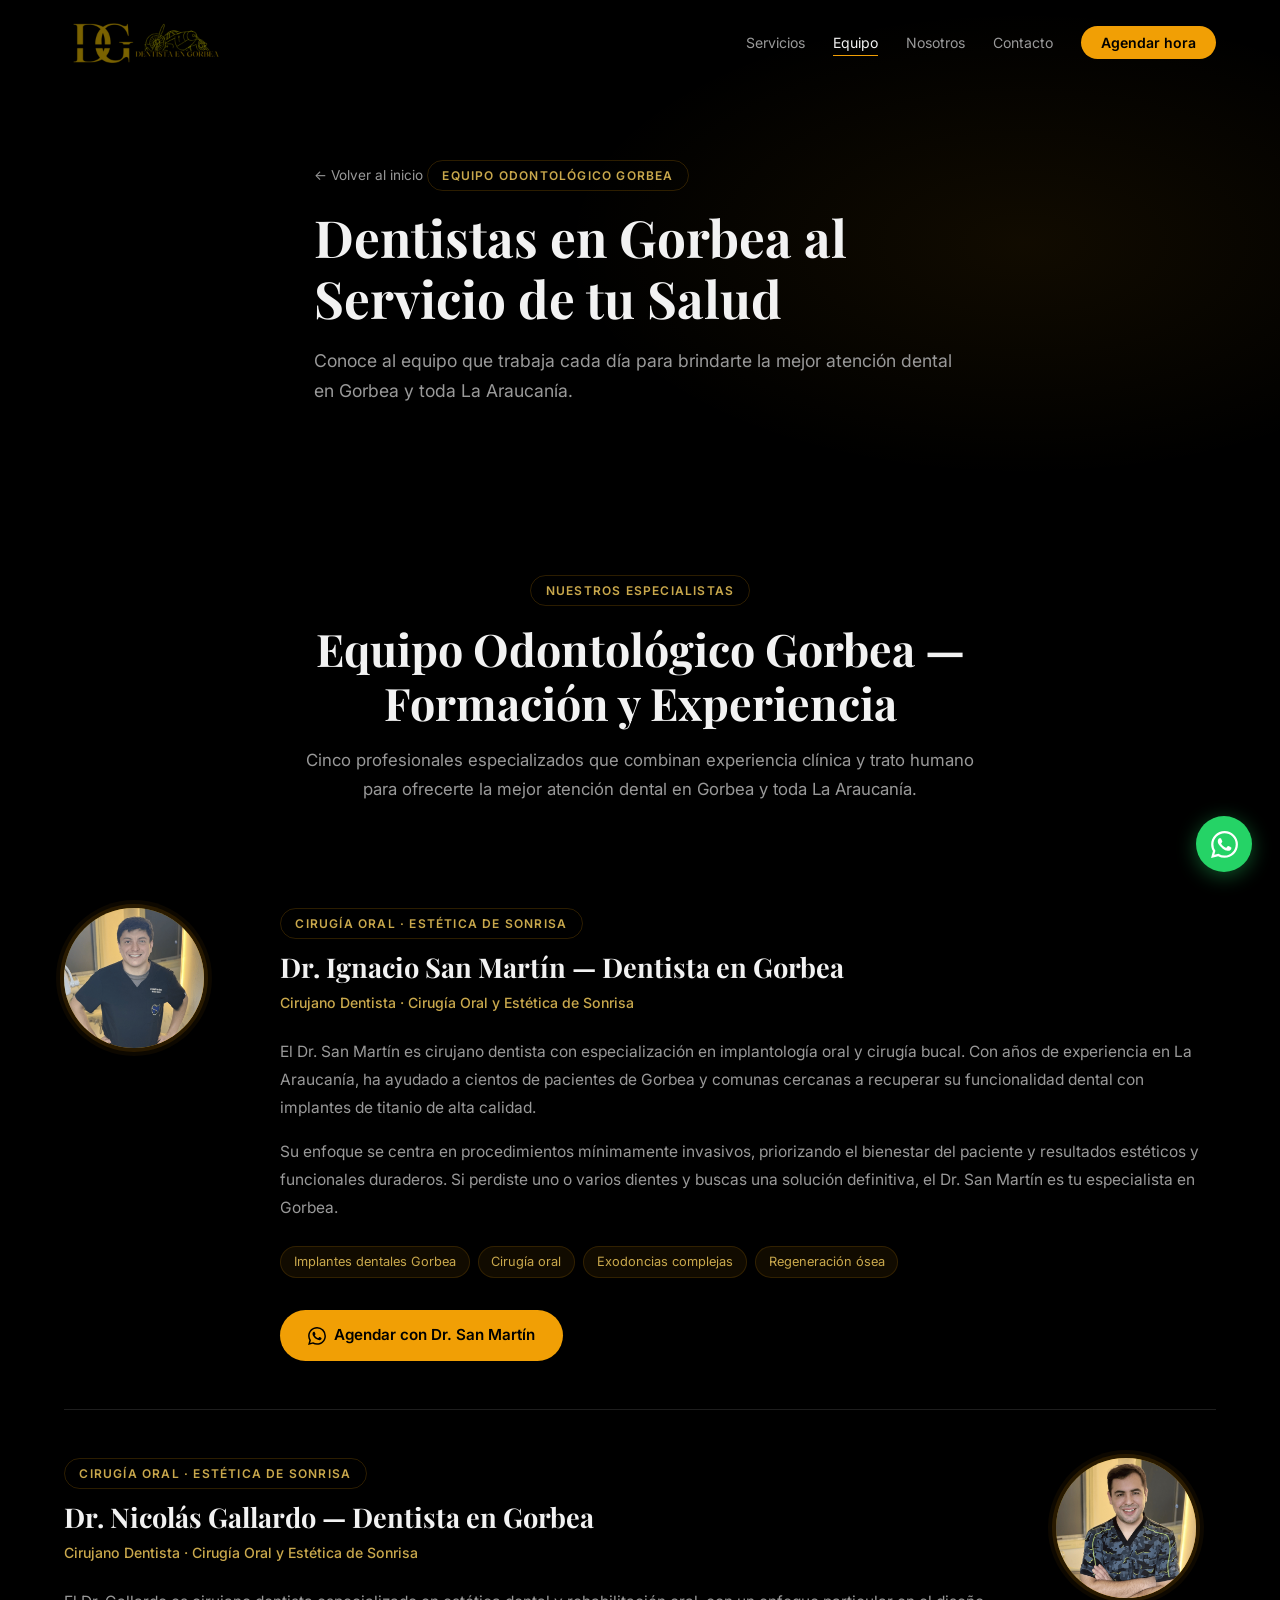
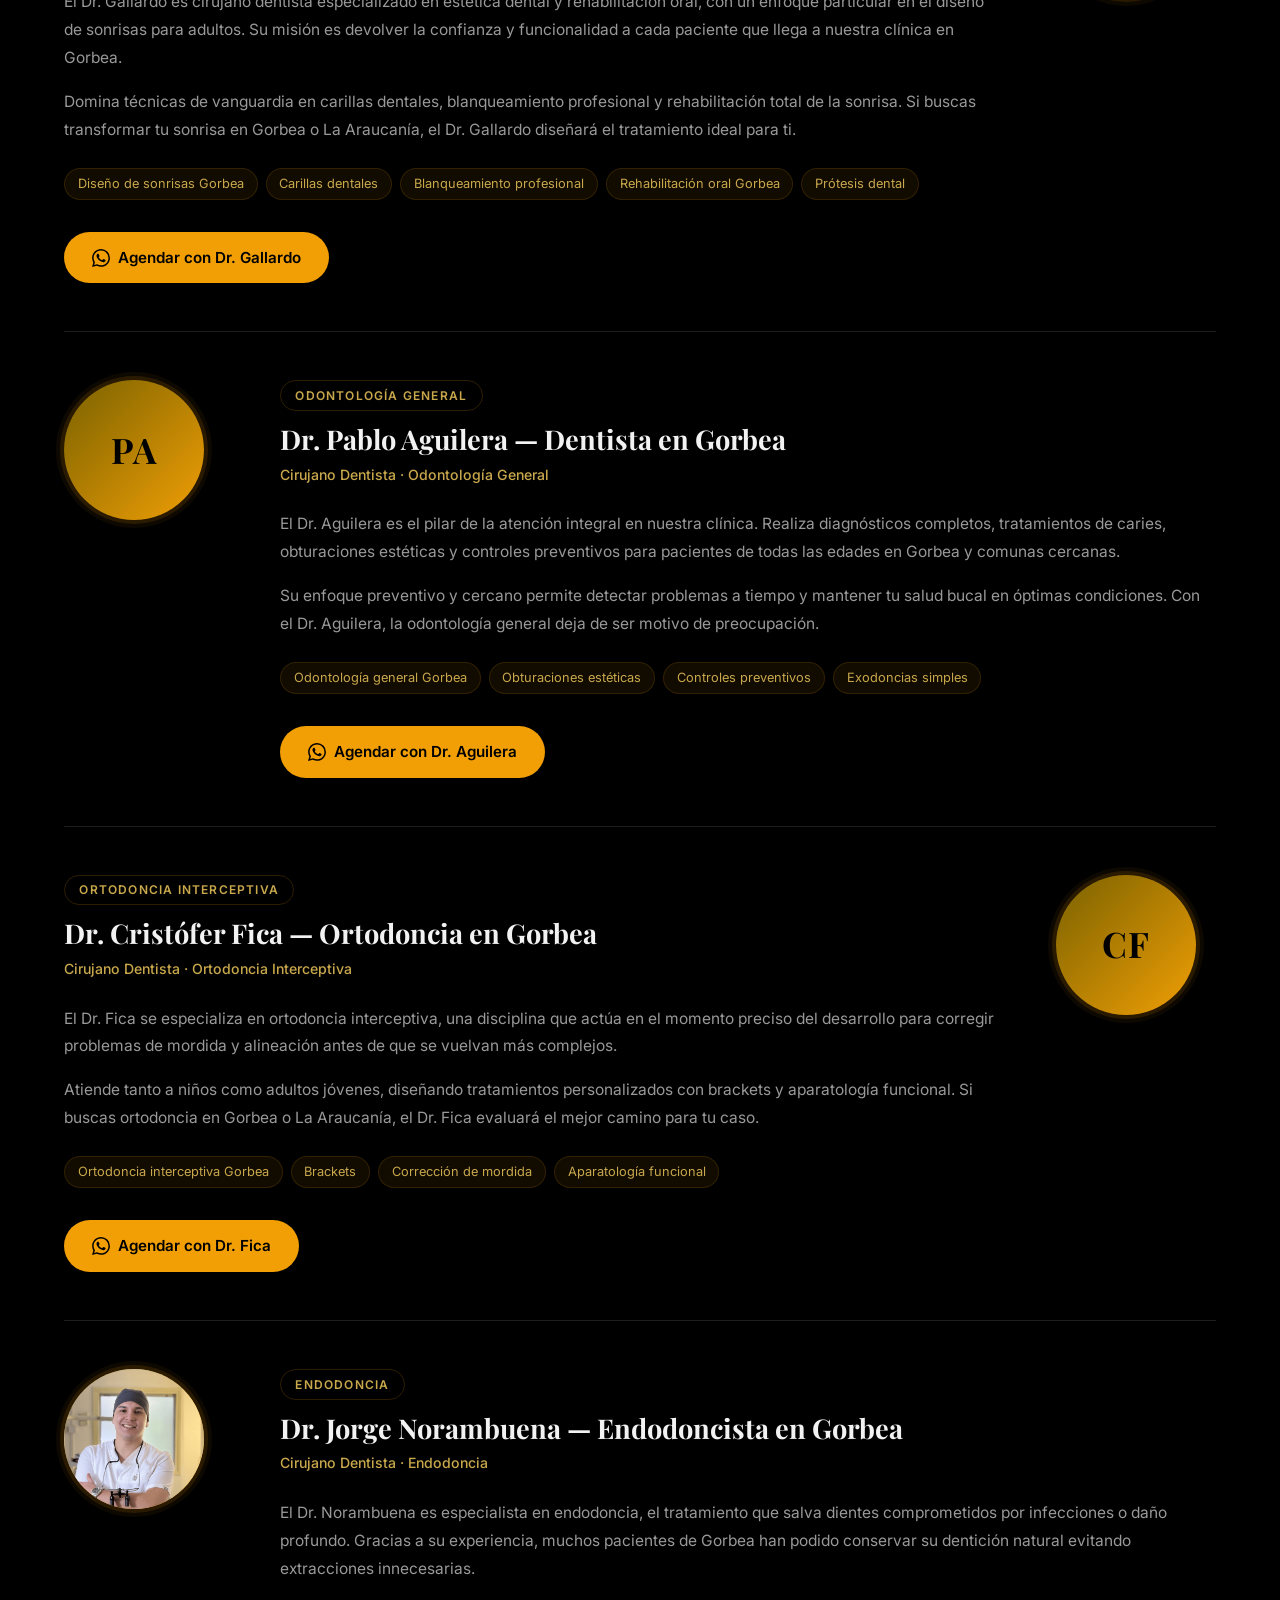
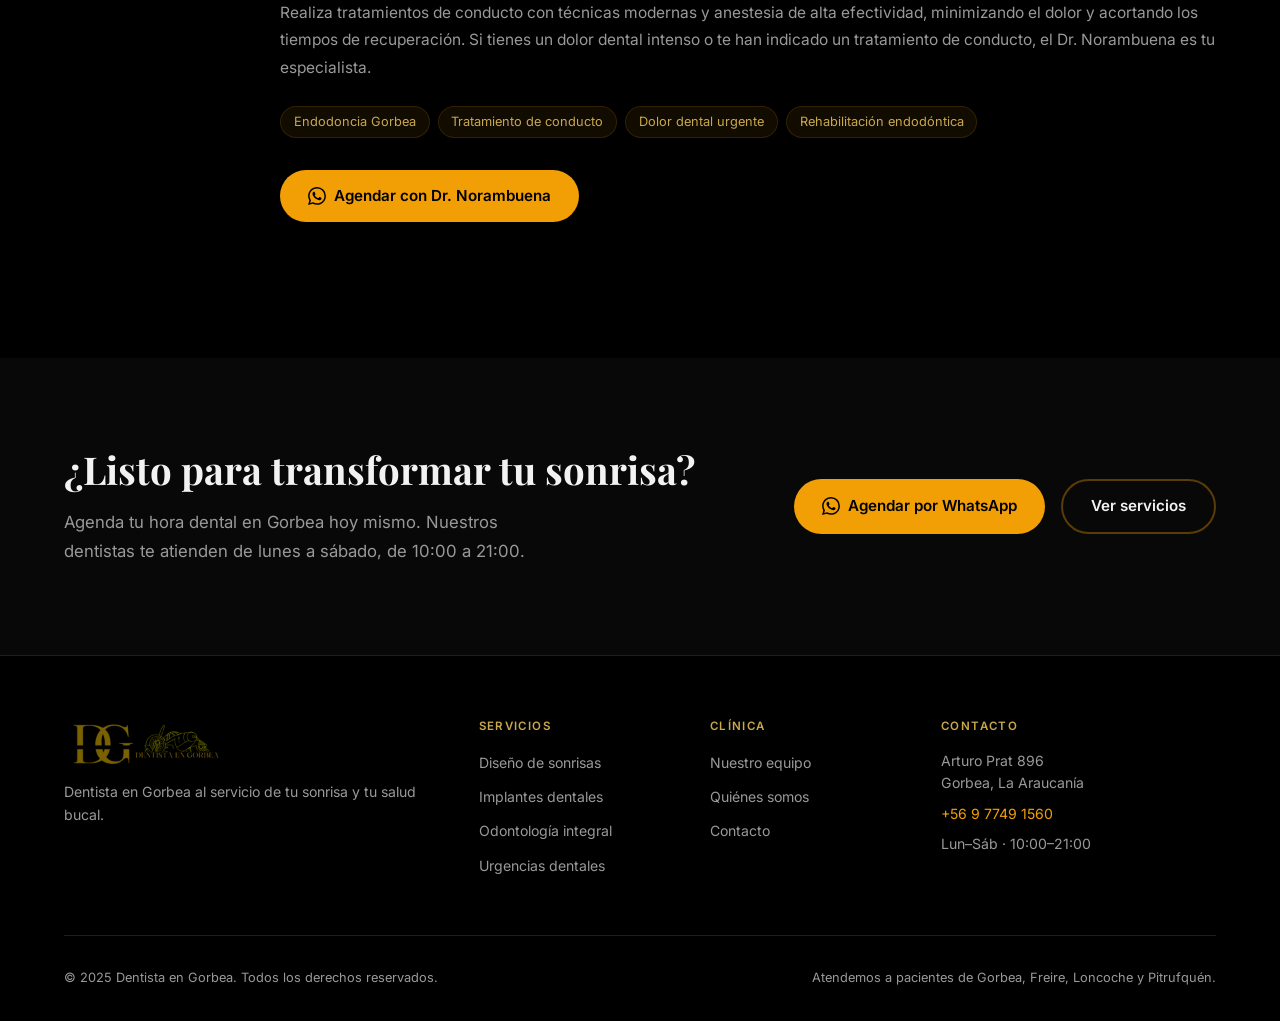
==== commit b50f4d41: "Actualizar sección equipo: 5 doctores con fotos - Fotos reales de Dr. San Martín, Dr. Gallardo y Dr." ====
--- a/equipo.html
+++ b/equipo.html
@@ -3,15 +3,15 @@
 <head>
   <meta charset="UTF-8">
   <meta name="viewport" content="width=device-width, initial-scale=1.0">
-  <title>Equipo Odontológico Gorbea | Dr. San Martín y Dr. Gallardo — Clínica Dental</title>
-  <meta name="description" content="Conoce a los dentistas de Gorbea: Dr. Ignacio San Martín (implantología) y Dr. Nicolás Gallardo (diseño de sonrisas). Equipo odontológico certificado en La Araucanía.">
-  <meta name="keywords" content="dentistas gorbea, equipo odontológico gorbea, Dr Ignacio San Martín, Dr Nicolás Gallardo, implantología gorbea, diseño sonrisas gorbea">
+  <title>Equipo Odontológico Gorbea | Dentistas Especialistas — Clínica Dental</title>
+  <meta name="description" content="Conoce al equipo de dentistas en Gorbea: Dr. San Martín (cirugía oral), Dr. Gallardo (diseño de sonrisas), Dr. Aguilera (odontología general), Dr. Fica (ortodoncia interceptiva) y Dr. Norambuena (endodoncia).">
+  <meta name="keywords" content="dentistas gorbea, equipo odontológico gorbea, ortodoncia gorbea, endodoncia gorbea, odontología general gorbea, implantología gorbea, diseño sonrisas gorbea">
   <meta name="robots" content="index, follow">
   <link rel="canonical" href="https://dentistagorbea.cl/equipo.html">
 
   <!-- Open Graph -->
-  <meta property="og:title" content="Equipo Odontológico Gorbea | Dr. San Martín y Dr. Gallardo">
-  <meta property="og:description" content="Conoce a los dentistas de Gorbea: especialistas en implantología y diseño de sonrisas.">
+  <meta property="og:title" content="Equipo Odontológico Gorbea | Dentistas Especialistas — Clínica Dental">
+  <meta property="og:description" content="Conoce al equipo de 5 dentistas especializados en Gorbea: cirugía oral, diseño de sonrisas, odontología general, ortodoncia y endodoncia.">
   <meta property="og:type" content="website">
   <meta property="og:locale" content="es_CL">
 
@@ -67,12 +67,14 @@
       <div class="section__header">
         <span class="tag">Nuestros especialistas</span>
         <h2 class="section__title">Equipo Odontológico Gorbea — Formación y Experiencia</h2>
-        <p class="section__desc">Dos dentistas especializados que combinan experiencia clínica y trato humano para ofrecerte los mejores resultados.</p>
+        <p class="section__desc">Cinco profesionales especializados que combinan experiencia clínica y trato humano para ofrecerte la mejor atención dental en Gorbea y toda La Araucanía.</p>
       </div>
 
       <!-- Dr. Ignacio San Martín -->
       <article class="profile reveal" id="dr-san-martin">
-        <div class="profile__avatar" aria-hidden="true">IS</div>
+        <div class="profile__avatar">
+          <img src="img/dr-san-martin.png" alt="Dr. Ignacio San Martín" loading="lazy">
+        </div>
         <div class="profile__content">
           <span class="tag">Cirugía Oral · Estética de Sonrisa</span>
           <h3 class="profile__name">Dr. Ignacio San Martín — Dentista en Gorbea</h3>
@@ -100,7 +102,9 @@
 
       <!-- Dr. Nicolás Gallardo -->
       <article class="profile profile--reverse reveal" id="dr-gallardo">
-        <div class="profile__avatar" aria-hidden="true">NG</div>
+        <div class="profile__avatar">
+          <img src="img/dr-gallardo.png" alt="Dr. Nicolás Gallardo" loading="lazy">
+        </div>
         <div class="profile__content">
           <span class="tag">Cirugía Oral · Estética de Sonrisa</span>
           <h3 class="profile__name">Dr. Nicolás Gallardo — Dentista en Gorbea</h3>
@@ -121,6 +125,92 @@
           <a href="https://wa.me/56977491560?text=Hola,%20quiero%20agendar%20con%20el%20Dr.%20Gallardo" class="btn btn--primary" target="_blank" rel="noopener noreferrer">
             <svg viewBox="0 0 24 24" aria-hidden="true"><path d="M17.472 14.382c-.297-.149-1.758-.867-2.03-.967-.273-.099-.471-.148-.67.15-.197.297-.767.966-.94 1.164-.173.199-.347.223-.644.075-.297-.15-1.255-.463-2.39-1.475-.883-.788-1.48-1.761-1.653-2.059-.173-.297-.018-.458.13-.606.134-.133.298-.347.446-.52.149-.174.198-.298.298-.497.099-.198.05-.371-.025-.52-.075-.149-.669-1.612-.916-2.207-.242-.579-.487-.5-.669-.51-.173-.008-.371-.01-.57-.01-.198 0-.52.074-.792.372-.272.297-1.04 1.016-1.04 2.479 0 1.462 1.065 2.875 1.213 3.074.149.198 2.096 3.2 5.077 4.487.709.306 1.262.489 1.694.625.712.227 1.36.195 1.871.118.571-.085 1.758-.719 2.006-1.413.248-.694.248-1.289.173-1.413-.074-.124-.272-.198-.57-.347m-5.421 7.403h-.004a9.87 9.87 0 01-5.031-1.378l-.361-.214-3.741.982.998-3.648-.235-.374a9.86 9.86 0 01-1.51-5.26c.001-5.45 4.436-9.884 9.888-9.884 2.64 0 5.122 1.03 6.988 2.898a9.825 9.825 0 012.893 6.994c-.003 5.45-4.437 9.884-9.885 9.884m8.413-18.297A11.815 11.815 0 0012.05 0C5.495 0 .16 5.335.157 11.892c0 2.096.547 4.142 1.588 5.945L.057 24l6.305-1.654a11.882 11.882 0 005.683 1.448h.005c6.554 0 11.89-5.335 11.893-11.893a11.821 11.821 0 00-3.48-8.413z"/></svg>
             Agendar con Dr. Gallardo
+          </a>
+        </div>
+      </article>
+
+      <div class="profile-divider" aria-hidden="true"></div>
+
+      <!-- Dr. Pablo Aguilera -->
+      <article class="profile reveal" id="dr-aguilera">
+        <div class="profile__avatar" aria-hidden="true">PA</div>
+        <div class="profile__content">
+          <span class="tag">Odontología General</span>
+          <h3 class="profile__name">Dr. Pablo Aguilera — Dentista en Gorbea</h3>
+          <p class="profile__specialty">Cirujano Dentista · Odontología General</p>
+          <p class="profile__bio">
+            El Dr. Aguilera es el pilar de la atención integral en nuestra clínica. Realiza diagnósticos completos, tratamientos de caries, obturaciones estéticas y controles preventivos para pacientes de todas las edades en Gorbea y comunas cercanas.
+          </p>
+          <p class="profile__bio">
+            Su enfoque preventivo y cercano permite detectar problemas a tiempo y mantener tu salud bucal en óptimas condiciones. Con el Dr. Aguilera, la odontología general deja de ser motivo de preocupación.
+          </p>
+          <ul class="profile__tags">
+            <li>Odontología general Gorbea</li>
+            <li>Obturaciones estéticas</li>
+            <li>Controles preventivos</li>
+            <li>Exodoncias simples</li>
+          </ul>
+          <a href="https://wa.me/56977491560?text=Hola,%20quiero%20agendar%20con%20el%20Dr.%20Aguilera" class="btn btn--primary" target="_blank" rel="noopener noreferrer">
+            <svg viewBox="0 0 24 24" aria-hidden="true"><path d="M17.472 14.382c-.297-.149-1.758-.867-2.03-.967-.273-.099-.471-.148-.67.15-.197.297-.767.966-.94 1.164-.173.199-.347.223-.644.075-.297-.15-1.255-.463-2.39-1.475-.883-.788-1.48-1.761-1.653-2.059-.173-.297-.018-.458.13-.606.134-.133.298-.347.446-.52.149-.174.198-.298.298-.497.099-.198.05-.371-.025-.52-.075-.149-.669-1.612-.916-2.207-.242-.579-.487-.5-.669-.51-.173-.008-.371-.01-.57-.01-.198 0-.52.074-.792.372-.272.297-1.04 1.016-1.04 2.479 0 1.462 1.065 2.875 1.213 3.074.149.198 2.096 3.2 5.077 4.487.709.306 1.262.489 1.694.625.712.227 1.36.195 1.871.118.571-.085 1.758-.719 2.006-1.413.248-.694.248-1.289.173-1.413-.074-.124-.272-.198-.57-.347m-5.421 7.403h-.004a9.87 9.87 0 01-5.031-1.378l-.361-.214-3.741.982.998-3.648-.235-.374a9.86 9.86 0 01-1.51-5.26c.001-5.45 4.436-9.884 9.888-9.884 2.64 0 5.122 1.03 6.988 2.898a9.825 9.825 0 012.893 6.994c-.003 5.45-4.437 9.884-9.885 9.884m8.413-18.297A11.815 11.815 0 0012.05 0C5.495 0 .16 5.335.157 11.892c0 2.096.547 4.142 1.588 5.945L.057 24l6.305-1.654a11.882 11.882 0 005.683 1.448h.005c6.554 0 11.89-5.335 11.893-11.893a11.821 11.821 0 00-3.48-8.413z"/></svg>
+            Agendar con Dr. Aguilera
+          </a>
+        </div>
+      </article>
+
+      <div class="profile-divider" aria-hidden="true"></div>
+
+      <!-- Dr. Cristófer Fica -->
+      <article class="profile profile--reverse reveal" id="dr-fica">
+        <div class="profile__avatar" aria-hidden="true">CF</div>
+        <div class="profile__content">
+          <span class="tag">Ortodoncia Interceptiva</span>
+          <h3 class="profile__name">Dr. Cristófer Fica — Ortodoncia en Gorbea</h3>
+          <p class="profile__specialty">Cirujano Dentista · Ortodoncia Interceptiva</p>
+          <p class="profile__bio">
+            El Dr. Fica se especializa en ortodoncia interceptiva, una disciplina que actúa en el momento preciso del desarrollo para corregir problemas de mordida y alineación antes de que se vuelvan más complejos.
+          </p>
+          <p class="profile__bio">
+            Atiende tanto a niños como adultos jóvenes, diseñando tratamientos personalizados con brackets y aparatología funcional. Si buscas ortodoncia en Gorbea o La Araucanía, el Dr. Fica evaluará el mejor camino para tu caso.
+          </p>
+          <ul class="profile__tags">
+            <li>Ortodoncia interceptiva Gorbea</li>
+            <li>Brackets</li>
+            <li>Corrección de mordida</li>
+            <li>Aparatología funcional</li>
+          </ul>
+          <a href="https://wa.me/56977491560?text=Hola,%20quiero%20agendar%20con%20el%20Dr.%20Fica" class="btn btn--primary" target="_blank" rel="noopener noreferrer">
+            <svg viewBox="0 0 24 24" aria-hidden="true"><path d="M17.472 14.382c-.297-.149-1.758-.867-2.03-.967-.273-.099-.471-.148-.67.15-.197.297-.767.966-.94 1.164-.173.199-.347.223-.644.075-.297-.15-1.255-.463-2.39-1.475-.883-.788-1.48-1.761-1.653-2.059-.173-.297-.018-.458.13-.606.134-.133.298-.347.446-.52.149-.174.198-.298.298-.497.099-.198.05-.371-.025-.52-.075-.149-.669-1.612-.916-2.207-.242-.579-.487-.5-.669-.51-.173-.008-.371-.01-.57-.01-.198 0-.52.074-.792.372-.272.297-1.04 1.016-1.04 2.479 0 1.462 1.065 2.875 1.213 3.074.149.198 2.096 3.2 5.077 4.487.709.306 1.262.489 1.694.625.712.227 1.36.195 1.871.118.571-.085 1.758-.719 2.006-1.413.248-.694.248-1.289.173-1.413-.074-.124-.272-.198-.57-.347m-5.421 7.403h-.004a9.87 9.87 0 01-5.031-1.378l-.361-.214-3.741.982.998-3.648-.235-.374a9.86 9.86 0 01-1.51-5.26c.001-5.45 4.436-9.884 9.888-9.884 2.64 0 5.122 1.03 6.988 2.898a9.825 9.825 0 012.893 6.994c-.003 5.45-4.437 9.884-9.885 9.884m8.413-18.297A11.815 11.815 0 0012.05 0C5.495 0 .16 5.335.157 11.892c0 2.096.547 4.142 1.588 5.945L.057 24l6.305-1.654a11.882 11.882 0 005.683 1.448h.005c6.554 0 11.89-5.335 11.893-11.893a11.821 11.821 0 00-3.48-8.413z"/></svg>
+            Agendar con Dr. Fica
+          </a>
+        </div>
+      </article>
+
+      <div class="profile-divider" aria-hidden="true"></div>
+
+      <!-- Dr. Jorge Norambuena -->
+      <article class="profile reveal" id="dr-norambuena">
+        <div class="profile__avatar">
+          <img src="img/dr-norambuena.png" alt="Dr. Jorge Norambuena" loading="lazy">
+        </div>
+        <div class="profile__content">
+          <span class="tag">Endodoncia</span>
+          <h3 class="profile__name">Dr. Jorge Norambuena — Endodoncista en Gorbea</h3>
+          <p class="profile__specialty">Cirujano Dentista · Endodoncia</p>
+          <p class="profile__bio">
+            El Dr. Norambuena es especialista en endodoncia, el tratamiento que salva dientes comprometidos por infecciones o daño profundo. Gracias a su experiencia, muchos pacientes de Gorbea han podido conservar su dentición natural evitando extracciones innecesarias.
+          </p>
+          <p class="profile__bio">
+            Realiza tratamientos de conducto con técnicas modernas y anestesia de alta efectividad, minimizando el dolor y acortando los tiempos de recuperación. Si tienes un dolor dental intenso o te han indicado un tratamiento de conducto, el Dr. Norambuena es tu especialista.
+          </p>
+          <ul class="profile__tags">
+            <li>Endodoncia Gorbea</li>
+            <li>Tratamiento de conducto</li>
+            <li>Dolor dental urgente</li>
+            <li>Rehabilitación endodóntica</li>
+          </ul>
+          <a href="https://wa.me/56977491560?text=Hola,%20quiero%20agendar%20con%20el%20Dr.%20Norambuena" class="btn btn--primary" target="_blank" rel="noopener noreferrer">
+            <svg viewBox="0 0 24 24" aria-hidden="true"><path d="M17.472 14.382c-.297-.149-1.758-.867-2.03-.967-.273-.099-.471-.148-.67.15-.197.297-.767.966-.94 1.164-.173.199-.347.223-.644.075-.297-.15-1.255-.463-2.39-1.475-.883-.788-1.48-1.761-1.653-2.059-.173-.297-.018-.458.13-.606.134-.133.298-.347.446-.52.149-.174.198-.298.298-.497.099-.198.05-.371-.025-.52-.075-.149-.669-1.612-.916-2.207-.242-.579-.487-.5-.669-.51-.173-.008-.371-.01-.57-.01-.198 0-.52.074-.792.372-.272.297-1.04 1.016-1.04 2.479 0 1.462 1.065 2.875 1.213 3.074.149.198 2.096 3.2 5.077 4.487.709.306 1.262.489 1.694.625.712.227 1.36.195 1.871.118.571-.085 1.758-.719 2.006-1.413.248-.694.248-1.289.173-1.413-.074-.124-.272-.198-.57-.347m-5.421 7.403h-.004a9.87 9.87 0 01-5.031-1.378l-.361-.214-3.741.982.998-3.648-.235-.374a9.86 9.86 0 01-1.51-5.26c.001-5.45 4.436-9.884 9.888-9.884 2.64 0 5.122 1.03 6.988 2.898a9.825 9.825 0 012.893 6.994c-.003 5.45-4.437 9.884-9.885 9.884m8.413-18.297A11.815 11.815 0 0012.05 0C5.495 0 .16 5.335.157 11.892c0 2.096.547 4.142 1.588 5.945L.057 24l6.305-1.654a11.882 11.882 0 005.683 1.448h.005c6.554 0 11.89-5.335 11.893-11.893a11.821 11.821 0 00-3.48-8.413z"/></svg>
+            Agendar con Dr. Norambuena
           </a>
         </div>
       </article>
--- a/css/styles.css
+++ b/css/styles.css
@@ -586,7 +586,14 @@
   color: #000;
   letter-spacing: 0.03em;
   flex-shrink: 0;
+  overflow: hidden;
   box-shadow: 0 0 0 4px rgba(241,159,5,0.12), 0 0 0 8px rgba(241,159,5,0.05);
+}
+.profile__avatar img {
+  width: 100%; height: 100%;
+  object-fit: cover;
+  object-position: center top;
+  display: block;
 }
 .profile .tag { margin-bottom: 0.75rem; }
 .profile__name { color: var(--text); margin-bottom: 0.5rem; font-size: clamp(1.3rem, 2.5vw, 1.7rem); }
